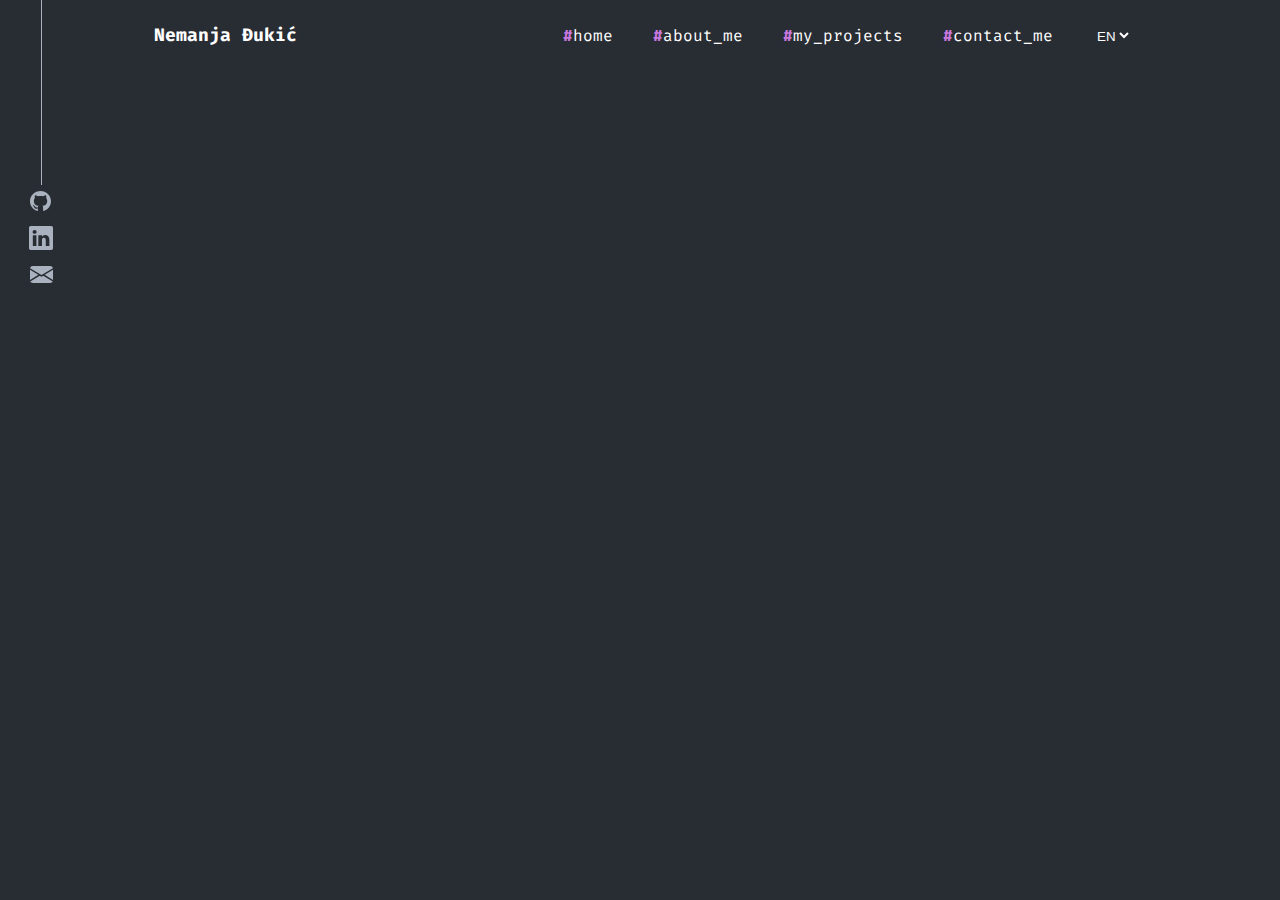
==== about.html @ c1c63c6f "Mobile nav" ====
<!DOCTYPE html>
<html lang="en">
<head>
    <meta charset="UTF-8">
    <meta name="viewport" content="width=device-width, initial-scale=1.0">
    <title>Nemanja Đukić</title>
    <link rel="stylesheet" type="text/css" media="screen" href="./CSS/main.css">
    <link rel="stylesheet" type="text/css" media="screen" href="./CSS/about.css">
</head>
<body>
    <header class="navbar">
        <div class="row" id="navbar-row">
            <div class="line-and-links">
                <div class="line"></div>
                <div class="links">
                    <a href="https://github.com/djukic03" target="_blank"><img src="./assets/icons/Github.svg"/></a>
                    <a href="https://www.linkedin.com/in/nemanja-đukić" target="_blank"><img src="./assets/icons/Linkedin.svg"/></a>
                    <a href="mailto:djukic.nemanja003@gmail.com" target="_blank"><img src="./assets/icons/Email.svg"/></a>
                </div>
            </div>
            <a href="./index.html" id="profile">Nemanja Đukić</a>
            <ul class="desktop-nav">
                <li class="nav-li">
                    <p class="hash">#</p><a href="./index.html">home</a>
                </li>
                <li class="nav-li">
                    <p class="hash">#</p><a href="./about.html">about_me</a>
                </li>
                <li class="nav-li">
                    <p class="hash">#</p><a href="./projects.html">my_projects</a>
                </li>
                <li class="nav-li">
                    <p class="hash">#</p><a href="./contact.html">contact_me</a>
                </li>
                <li class="nav-li">
                    <select name="language" class="language">
                        <option value="0" selected style="color: white; background-color: #282C33;">EN</option>
                        <option value="1" style="color: white; background-color: #282C33;">SR</option>
                    </select>
                </li>
            </ul>
            <div class="mobile-nav">
                <div class="line-one"></div>
                <div class="line-two"></div>
            </div>
        </div>
        <div class="mobile-nav-container">
            <ul class="mobile-nav-ul">
                <li class="nav-li">
                    <p class="hash">#</p><a href="./index.html">home</a>
                </li>
                <li class="nav-li">
                    <p class="hash">#</p><a href="./about.html">about_me</a>
                </li>
                <li class="nav-li">
                    <p class="hash">#</p><a href="./projects.html">my_projects</a>
                </li>
                <li class="nav-li">
                    <p class="hash">#</p><a href="./contact.html">contact_me</a>
                </li>
                <li class="nav-li">
                    <select name="language" class="language">
                        <option value="0" selected style="color: white; background-color: #282C33;">EN</option>
                        <option value="1" style="color: white; background-color: #282C33;">SR</option>
                    </select>
                </li>
            </ul>
            <div class="mobile-links">
                <a href="https://github.com/djukic03" target="_blank"><img src="./assets/icons/Github.svg"/></a>
                <a href="https://www.linkedin.com/in/nemanja-đukić" target="_blank"><img src="./assets/icons/Linkedin.svg"/></a>
                <a href="mailto:djukic.nemanja003@gmail.com" target="_blank"><img src="./assets/icons/Email.svg"/></a>
            </div>
        </div>
    </header>
    <main class="content">

    </main>
</body>
</html>
---- CSS/main.css ----
@font-face {
    font-family: 'FiraCode';
    src: url('../assets/fonts/Fira_Code/FiraCode-VariableFont_wght.ttf');
}

html {
    font-family: 'FiraCode', monospace;
    color: white;
}

h1,
h2,
h3,
h4,
h5,
h6,
p {
    margin: 0;
    padding: 0;
}

a {
    text-decoration: none;
    color: white;

    &:hover {
        color: #ABB2BF;
    }
}

body {
    margin: 0;
    padding: 0;
    width: 100%;
    background-color: #282C33;
}

.row {
    display: flex;
    flex-direction: row;
    flex-wrap: nowrap;
    justify-content: space-between;
    align-items: center;
    width: 100%;
}

.absolute {
    position: absolute;
}

.hash {
    color: #C778DD;
    font-weight: bold;
    font-size: 35px;
}

.btn {
    width: 150px;
    height: 40px;
    margin-top: 5%;
    background: none;
    border: #C778DD 1px solid;
    text-decoration: none;
    color: white;
    font-size: 14px;
    font-weight: bold;
    cursor: pointer;
    font-family: 'FiraCode', monospace;

    &:hover {
        background-color: rgb(199, 120, 221, 0.2);
        transition: 0.5s;
    }
}

.pink-line {
    width: 30%;
    height: 1px;
    background-color: #C778DD;
    margin-left: 20px;
}

.navbar {
    position: fixed;
    top: 0;
    left: 0;
    height: 70px;
    width: 100%;
    background: #282C33;
    z-index: 9999999;
}

#navbar-row {
    display: flex;
    flex-direction: row;
    flex-wrap: nowrap;
    justify-content: space-between;
    align-items: center;
    width: 100%;
    height: 100%;
}

.line-and-links {
    position: absolute;
    left: 25px;
    top: 0px;
    display: flex;
    flex-direction: column;
    flex-wrap: nowrap;
    justify-content: center;
    align-items: center;
    background-color: #282C33;
}

.line {
    width: 1px;
    height: 185px;
    background-color: #ABB2BF;
}

.links {
    display: flex;
    flex-direction: column;
    flex-wrap: nowrap;
    justify-content: center;
    align-items: center;
}

.desktop-nav {
    list-style: none;
    display: flex;
    flex-direction: row;
    justify-content: center;
    align-items: center;
    margin-right: 10%;
    padding: 0;
}

.language {
    background: transparent;
    border: none;
    color: white;
    padding-top: 3px;

    .option {
        width: 100%;
        height: 100%;
    }
}

.nav-li {
    display: flex;
    flex-direction: row;
    justify-content: center;
    align-items: center;
    margin: 0 20px;
    padding: 0;

    .hash {
        font-size: 16px;
    }

    a {
        font-size: 16px;
    }
}

#profile {
    color: white;
    font-size: 18px;
    font-weight: bold;
    text-decoration: none;
    position: relative;
    top: 0;
    margin-left: 12%;

    &:hover {
        color: #ABB2BF;
    }
}

.mobile-nav {
    display: none;
}

.mobile-nav-container {
    display: none;
    position: fixed;
    top: 70px;
    left: 0;
    width: 100%;
    height: 92%;
    background-color: #282C33;
    z-index: 9999999;
}

.mobile-nav-ul {
    list-style: none;
    padding: 0;
    margin: 0;
    margin-top: 20px;
    margin-left: 10px;

    .nav-li {
        margin: 20px;
        padding: 0;

        p,
        a,
        .language {
            font-size: 25px;
        }
    }
}

.mobile-links {
    position: absolute;
    width: 100%;
    bottom: 15px;
    text-align: center;

    img {
        width: 50px;
        margin: 0 10px;
    }
}

@media screen and (max-width: 850px) {
    .line-and-links {
        display: none;
    }

    #profile {
        margin-left: 7%;
    }

    .desktop-nav {
        display: none;
    }

    .mobile-nav-container {
        /* display: block; */
    }

    .mobile-nav {
        display: flex;
        flex-direction: column;
        flex-wrap: nowrap;
        justify-content: flex-start;
        align-items: flex-end;
        background-color: #282C33;
        z-index: 9999999;
        width: 50px;
        margin-right: 5%;

        .line-one {
            width: 100%;
            height: 1px;
            background-color: white;
            margin-bottom: 10px;
        }

        .line-two {
            width: 70%;
            height: 1px;
            background-color: white;
        }
    }

    .mobile-nav-ul {
        display: flex;
        flex-direction: column;
        justify-content: flex-start;
        align-items: flex-start;
    }
}

footer {
    position: relative;
    text-align: center;
    border-top: 1px solid #ABB2BF;
    padding: 2% 18% 1% 12%;

    .name {
        text-align: left;

        .row p {
            font-size: 18px;
            font-weight: 600;
        }

        p {
            font-size: 18px;
        }

        a {
            color: #ABB2BF;
            text-decoration: none;
            font-size: 18px;
            margin-left: 35px;
        }
    }

    .media {
        text-align: left;

        p {
            font-size: 20px;
            font-weight: 600;
        }

        a {
            padding: 5% 0;
            padding-right: 5%;
        }
    }
}

@media screen and (max-width: 850px) {
    footer {
        padding: 2% 5% 1% 5%;

        p {
            font-size: 12px;
        }

        .name {
            .row p {
                font-size: 12px;
            }

            p {
                font-size: 12px;
            }

            a {
                font-size: 12px;
                margin-left: 10px;
            }
        }

        .media {
            p {
                font-size: 12px;
            }

            img {
                width: 24px;
            }
        }

    }
}

@media screen and (max-width: 400px) {
    footer {
        p {
            font-size: 10px;
        }

        .name {
            .row p {
                font-size: 10px;
            }

            p {
                font-size: 10px;
            }

            a {
                font-size: 10px;
                margin-left: 5px;
            }
        }

        .media {
            p {
                font-size: 10px;
            }

            img {
                width: 20px;
            }
        }
    }
}

@media screen and (max-width: 300px) {
    footer {
        p {
            font-size: 8px;
        }

        .name {
            .row {
                flex-direction: column;
                align-items: flex-start;

                p {
                    font-size: 8px;
                }
            }

            p {
                font-size: 8px;
                text-wrap: wrap;
            }

            a {
                font-size: 8px;
                margin-left: 0;
            }
        }

        .media {
            p {
                font-size: 8px;
            }


        }
    }
}

.content {
    position: relative;
    margin-top: 10%;
    margin-left: 12%;
    margin-right: 10%;
}

@media screen and (max-width: 850px) {
    .content {
        margin-top: 10%;
        margin-left: 7%;
        margin-right: 4%;
    }
}
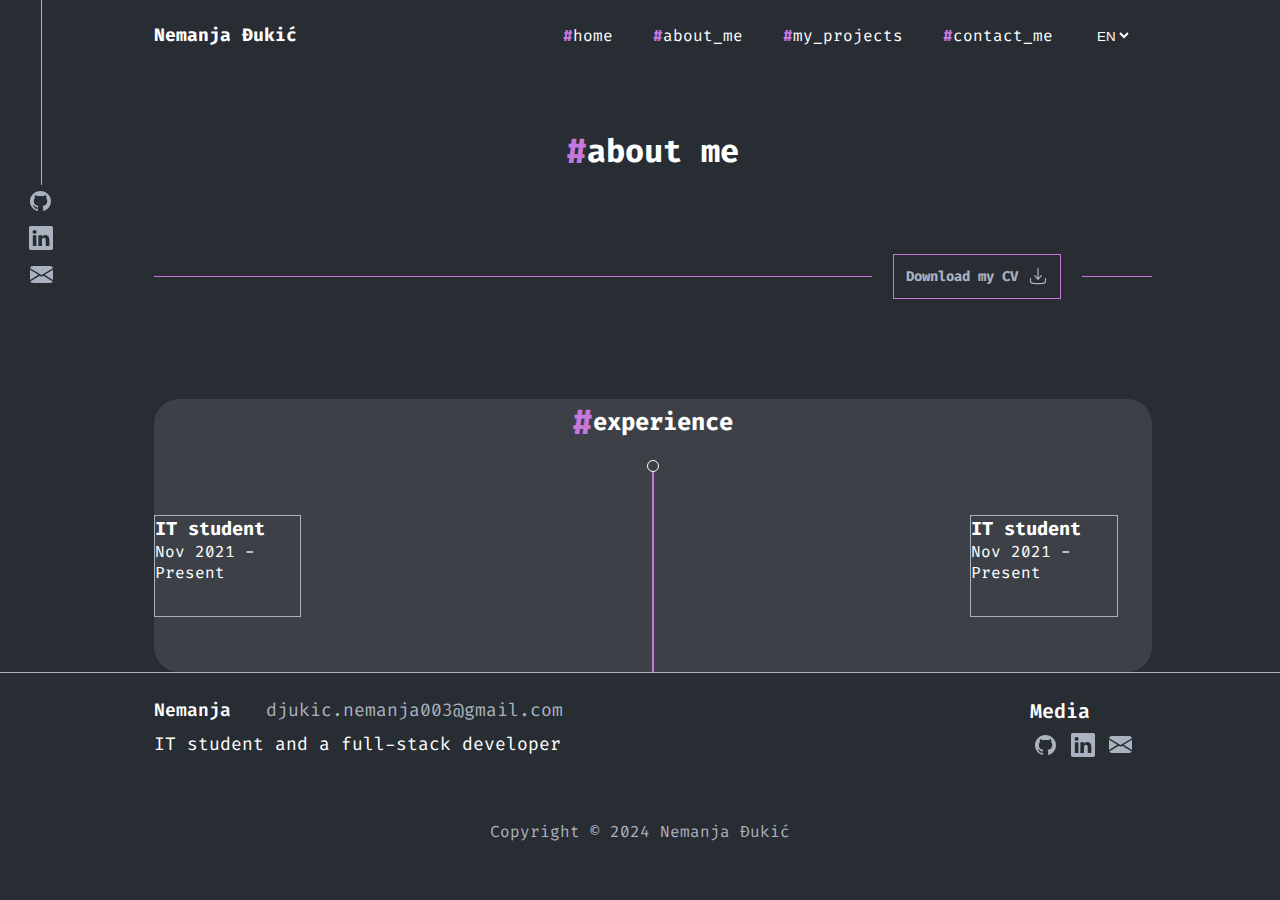
==== commit 0560faeb: "About page work" ====
--- a/about.html
+++ b/about.html
@@ -72,8 +72,68 @@
             </div>
         </div>
     </header>
+    <!-- ////////////////////////////////// -->
     <main class="content">
+        <div class="page-title">
+            <p class="hash">#</p><h1 id="about-me">about me</h1>
+        </div>
+        <div class="cv">
+            <div class="cv-line-1"></div>
+            <div class="cv-download">
+                <a href="./assets/Nemanja Đukić.pdf" target="_blank"><button class="btn">Download my CV <img src="./assets/icons/Download.svg" alt="download"/></button></a>  
+            </div>
+            <div class="cv-line-2"></div>
+        </div>
+        
+        <div class="profile"></div>
 
+        <div class="experience">
+            <div class="experience-title">
+                <p class="hash">#</p><h2>experience</h2>
+            </div>
+            <div class="row">
+                <div class="left">
+                    <div class="one-experience">
+                        <h3>IT student</h3>
+                        <p>Nov 2021 - Present</p>
+                    </div>
+                </div>
+                <div id="about-line-container">
+                    <div class="white-circle"></div>
+                    <div id="about-line"></div>    
+                </div>
+                <div class="right">
+                    <div class="one-experience">
+                        <h3>IT student</h3>
+                        <p>Nov 2021 - Present</p>
+                    </div>
+                </div>
+            </div>
+        </div>
+
+        <div class="education"></div>
     </main>
+    <!-- ///////////////////////////////// -->
+    <footer>
+        <div class="row" style="align-items: flex-start;">
+            <div class="name">
+                <div class="row" style="justify-content: flex-start;">
+                    <p>Nemanja</p>
+                    <a href="mailto:djukic.nemanja003@gmail.com" target="_blank">djukic.nemanja003@gmail.com</a>
+                </div>
+                <p id="footer-text" style="margin-top: 10px;">IT student and a full-stack developer</p>
+            </div>
+            <div class="media">
+                <p>Media</p>
+                <div class="row">
+                    <a href="https://github.com/djukic03" target="_blank"><img src="./assets/icons/Github.svg"/></a>
+                    <a href="https://www.linkedin.com/in/nemanja-đukić" target="_blank"><img src="./assets/icons/Linkedin.svg"/></a>
+                    <a href="mailto:djukic.nemanja003@gmail.com" target="_blank"><img src="./assets/icons/Email.svg"/></a>
+                </div>
+            </div>
+        </div>
+        <p style="margin-top: 50px; color: #ABB2BF;">Copyright © 2024 Nemanja Đukić</p>
+    </footer>
+    <script type="module" src="./JS/main.js"></script>
 </body>
 </html>--- a/CSS/main.css
+++ b/CSS/main.css
@@ -33,6 +33,7 @@
     padding: 0;
     width: 100%;
     background-color: #282C33;
+    overflow-x: hidden;
 }
 
 .row {
@@ -192,9 +193,23 @@
     height: 92%;
     background-color: #282C33;
     z-index: 9999999;
+    opacity: 0;
+    max-height: 0;
+    overflow: hidden;
+    transition: max-height 0.5s ease, opacity 0.5s ease;
+}
+
+.mobile-nav-container.show {
+    display: block;
+    max-height: 92%;
+    opacity: 1;
 }
 
 .mobile-nav-ul {
+    display: flex;
+    flex-direction: column;
+    justify-content: flex-start;
+    align-items: flex-start;
     list-style: none;
     padding: 0;
     margin: 0;
@@ -231,15 +246,11 @@
     }
 
     #profile {
-        margin-left: 7%;
+        margin-left: 5%;
     }
 
     .desktop-nav {
         display: none;
-    }
-
-    .mobile-nav-container {
-        /* display: block; */
     }
 
     .mobile-nav {
@@ -254,24 +265,19 @@
         margin-right: 5%;
 
         .line-one {
-            width: 100%;
+            width: 50px;
             height: 1px;
             background-color: white;
-            margin-bottom: 10px;
+            margin-bottom: 12px;
+            transition: transform 0.5s ease, width 0.5s ease, margin-bottom 0.5s ease;
         }
 
         .line-two {
-            width: 70%;
+            width: 35px;
             height: 1px;
             background-color: white;
-        }
-    }
-
-    .mobile-nav-ul {
-        display: flex;
-        flex-direction: column;
-        justify-content: flex-start;
-        align-items: flex-start;
+            transition: transform 0.5s ease;
+        }
     }
 }
 
@@ -279,7 +285,7 @@
     position: relative;
     text-align: center;
     border-top: 1px solid #ABB2BF;
-    padding: 2% 18% 1% 12%;
+    padding: 2% 12% 1% 12%;
 
     .name {
         text-align: left;
@@ -432,7 +438,17 @@
 @media screen and (max-width: 850px) {
     .content {
         margin-top: 10%;
-        margin-left: 7%;
-        margin-right: 4%;
-    }
+        margin-left: 5%;
+        margin-right: 5%;
+    }
+}
+
+.page-title {
+    position: relative;
+    margin: 8% 0;
+    display: flex;
+    flex-direction: row;
+    flex-wrap: nowrap;
+    justify-content: center;
+    align-items: center;
 }--- a/CSS/about.css
+++ b/CSS/about.css
@@ -0,0 +1,93 @@
+.cv {
+    position: relative;
+    display: flex;
+    flex-direction: row;
+    flex-wrap: nowrap;
+    justify-content: space-between;
+    align-items: center;
+    width: 100%;
+
+    .cv-line-1 {
+        width: 72%;
+        height: 1px;
+        background-color: #C778DD;
+    }
+
+    .cv-download {
+        width: 21%;
+        display: flex;
+        align-items: center;
+        justify-content: center;
+
+        a {
+            width: 80%;
+        }
+
+        .btn {
+            margin: 0;
+            width: 100%;
+            height: 45px;
+            color: #ABB2BF;
+            display: inline-flex;
+            align-items: center;
+            justify-content: center;
+        }
+
+        img {
+            width: 20px;
+            margin-left: 10px;
+        }
+    }
+
+    .cv-line-2 {
+        width: 7%;
+        height: 1px;
+        background-color: #C778DD;
+    }
+}
+
+#about-line-container {
+    top: 100px;
+    left: 50%;
+    height: 100%;
+    display: flex;
+    flex-direction: column;
+    justify-content: center;
+    align-items: center;
+
+    #about-line {
+        width: 2px;
+        height: 200px;
+        background-color: #C778DD;
+    }
+}
+
+.experience {
+    position: relative;
+    background-color: #3D4147;
+    border-radius: 25px;
+
+    .experience-title {
+        display: flex;
+        flex-direction: row;
+        flex-wrap: nowrap;
+        justify-content: center;
+        align-items: center;
+        margin-top: 100px;
+        margin-bottom: 15px;
+    }
+}
+
+.one-experience {
+    position: relative;
+    width: 80%;
+    height: 100px;
+    border: 1px solid #ABB2BF;
+}
+
+.white-circle {
+    border: 1px solid white;
+    border-radius: 50%;
+    width: 10px;
+    height: 10px;
+}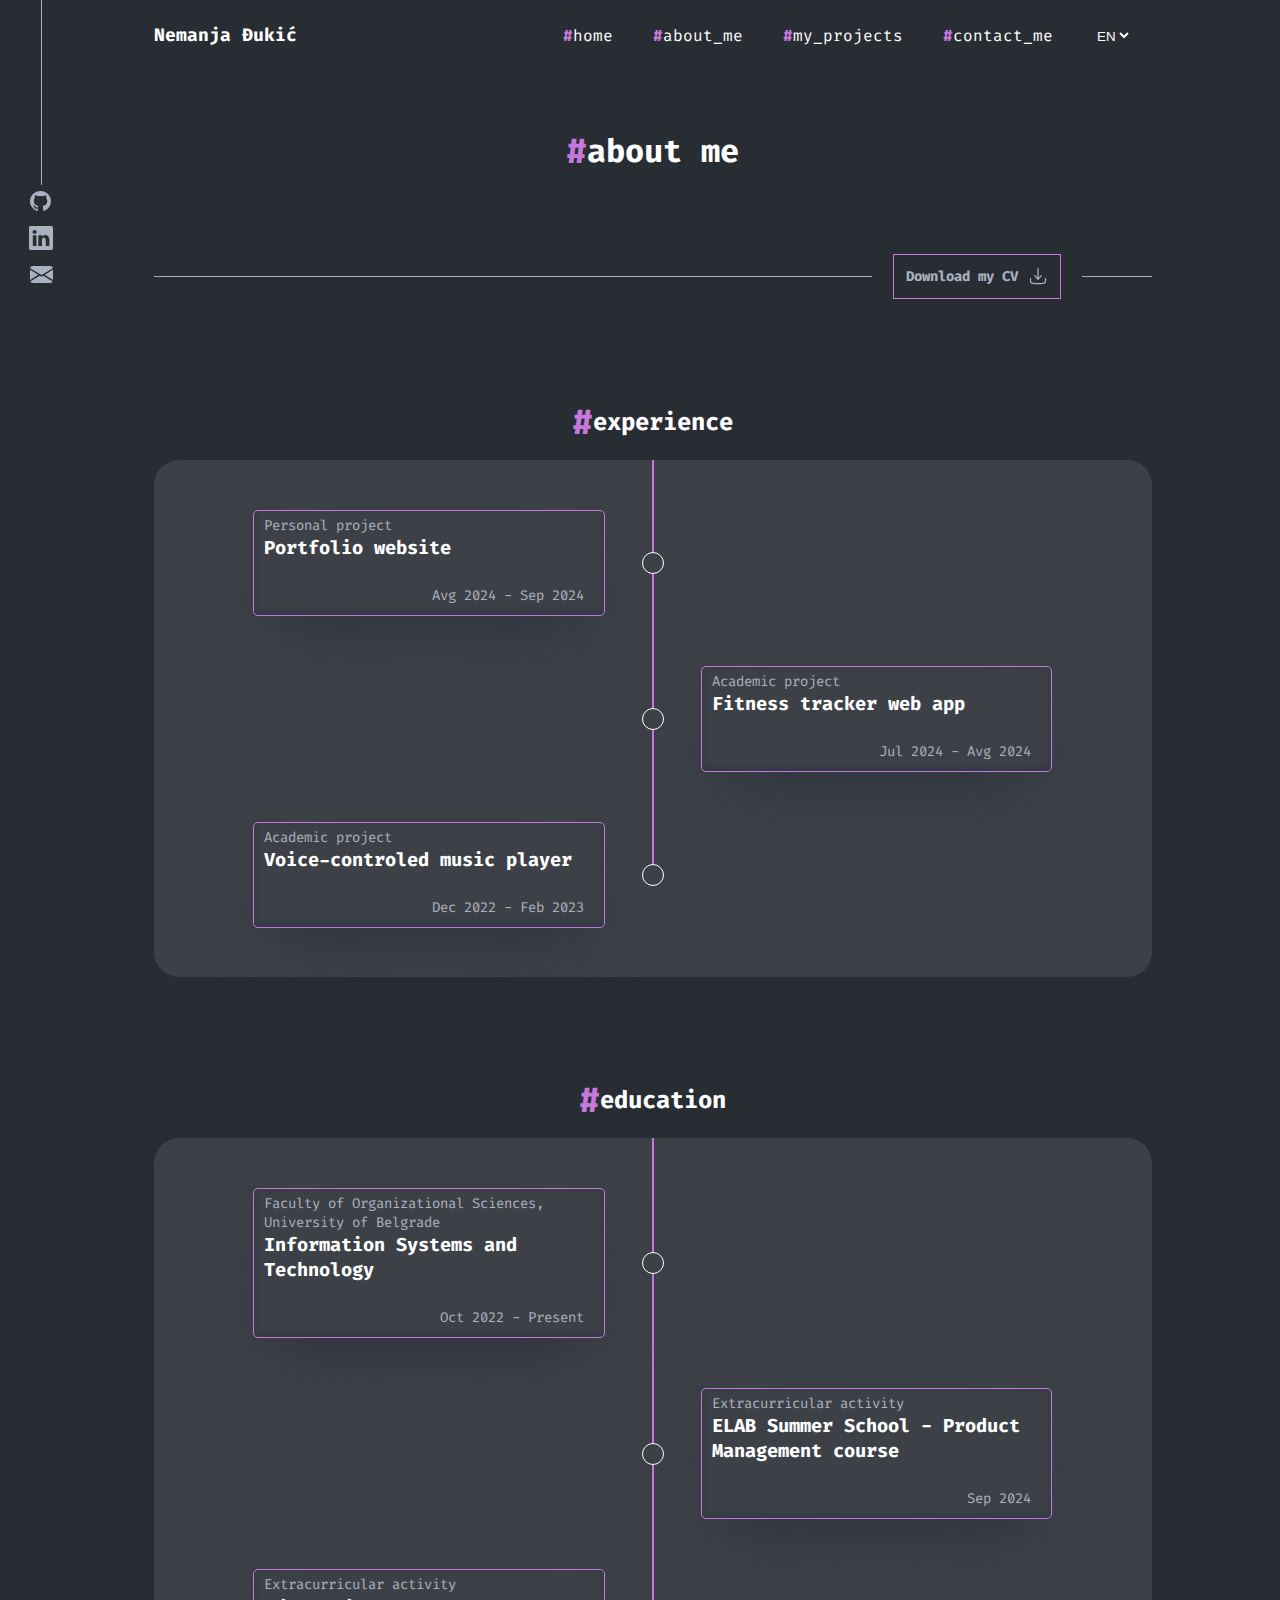
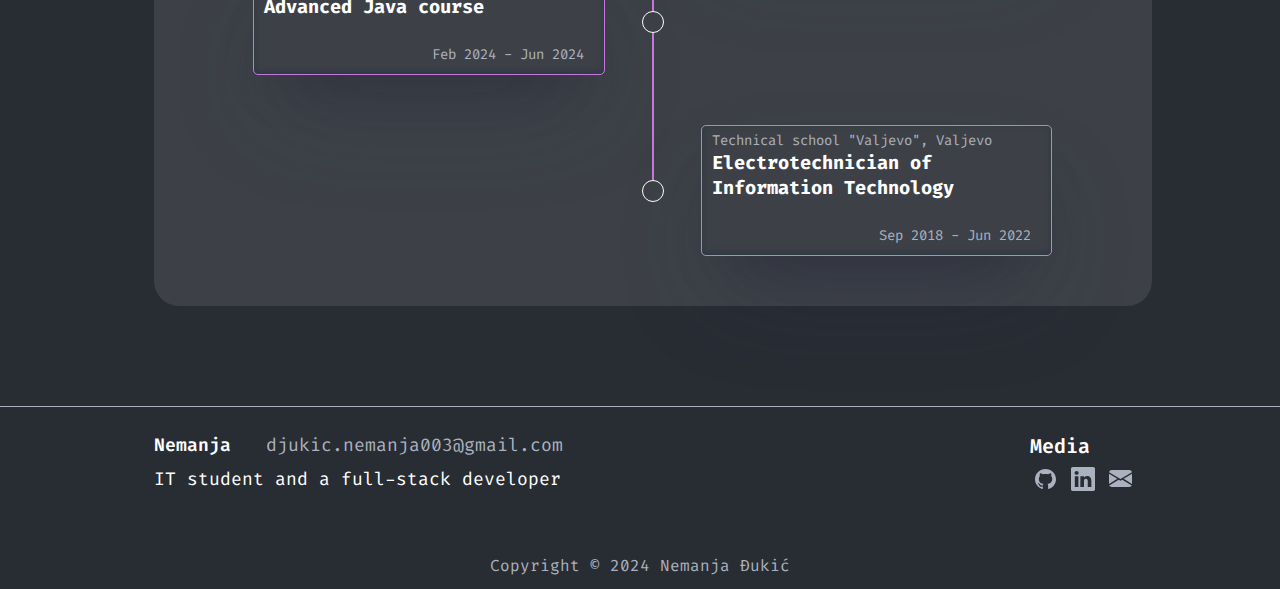
==== commit 058cadc0: "Experience and Education" ====
--- a/about.html
+++ b/about.html
@@ -91,27 +91,79 @@
             <div class="experience-title">
                 <p class="hash">#</p><h2>experience</h2>
             </div>
-            <div class="row">
-                <div class="left">
+            <div class="row" id="exp-row">
+                <div class="absolute" id="exp-line-container">
+                    <div class="exp-line"></div>
+                </div>
+                <div class="left-experience">
                     <div class="one-experience">
-                        <h3>IT student</h3>
-                        <p>Nov 2021 - Present</p>
+                        <p>Personal project</p>
+                        <h3>Portfolio website</h3>
+                        <p class="date">Avg 2024 - Sep 2024</p>
+                    </div>
+                    <div class="white-circle"></div>
+                </div>
+                <div class="right-experience">
+                    <div class="white-circle"></div>
+                    <div class="one-experience">
+                        <p>Academic project</p>
+                        <h3>Fitness tracker web app</h3>
+                        <p class="date">Jul 2024 - Avg 2024</p>
                     </div>
                 </div>
-                <div id="about-line-container">
+                <div class="left-experience">
+                    <div class="one-experience">
+                        <p>Academic project</p>
+                        <h3>Voice-controled music player</h3>
+                        <p class="date">Dec 2022 - Feb 2023</p>
+                    </div>
                     <div class="white-circle"></div>
-                    <div id="about-line"></div>    
                 </div>
-                <div class="right">
+            </div>
+        </div>
+
+        <div class="experience">
+            <div class="experience-title">
+                <p class="hash">#</p><h2>education</h2>
+            </div>
+            <div class="row" id="exp-row">
+                <div class="absolute" id="exp-line-container">
+                    <div class="exp-line" id="edu-line"></div>
+                </div>
+                <div class="left-experience">
                     <div class="one-experience">
-                        <h3>IT student</h3>
-                        <p>Nov 2021 - Present</p>
+                        <p>Faculty of Organizational Sciences, University of Belgrade</p>
+                        <h3>Information Systems and Technology</h3>
+                        <p class="date">Oct 2022 - Present</p>
+                    </div>
+                    <div class="white-circle"></div>
+                </div>
+                <div class="right-experience">
+                    <div class="white-circle"></div>
+                    <div class="one-experience">
+                        <p>Extracurricular activity</p>
+                        <h3>ELAB Summer School - Product Management course</h3>
+                        <p class="date">Sep 2024</p>
+                    </div>
+                </div>
+                <div class="left-experience">
+                    <div class="one-experience">
+                        <p>Extracurricular activity</p>
+                        <h3>Advanced Java course</h3>
+                        <p class="date">Feb 2024 - Jun 2024</p>
+                    </div>
+                    <div class="white-circle"></div>
+                </div>
+                <div class="right-experience">
+                    <div class="white-circle"></div>
+                    <div class="one-experience">
+                        <p>Technical school "Valjevo", Valjevo</p>
+                        <h3>Electrotechnician of Information Technology</h3>
+                        <p class="date">Sep 2018 - Jun 2022</p>
                     </div>
                 </div>
             </div>
         </div>
-
-        <div class="education"></div>
     </main>
     <!-- ///////////////////////////////// -->
     <footer>
--- a/CSS/about.css
+++ b/CSS/about.css
@@ -10,7 +10,7 @@
     .cv-line-1 {
         width: 72%;
         height: 1px;
-        background-color: #C778DD;
+        background-color: #ABB2BF;
     }
 
     .cv-download {
@@ -42,30 +42,16 @@
     .cv-line-2 {
         width: 7%;
         height: 1px;
-        background-color: #C778DD;
-    }
-}
-
-#about-line-container {
-    top: 100px;
-    left: 50%;
-    height: 100%;
-    display: flex;
-    flex-direction: column;
-    justify-content: center;
-    align-items: center;
-
-    #about-line {
-        width: 2px;
-        height: 200px;
-        background-color: #C778DD;
+        background-color: #ABB2BF;
     }
 }
 
 .experience {
     position: relative;
-    background-color: #3D4147;
-    border-radius: 25px;
+    width: 100%;
+    height: 100%;
+    margin-top: 100px;
+    margin-bottom: 100px;
 
     .experience-title {
         display: flex;
@@ -73,21 +59,114 @@
         flex-wrap: nowrap;
         justify-content: center;
         align-items: center;
-        margin-top: 100px;
         margin-bottom: 15px;
+    }
+}
+
+#exp-row {
+    position: relative;
+    flex-direction: column;
+    justify-content: flex-start;
+    align-items: stretch;
+    width: 100%;
+    padding-bottom: 5%;
+    background-color: #3D4147;
+    border-radius: 25px;
+}
+
+#exp-line-container {
+    height: 100%;
+    top: 0;
+    left: 50%;
+    right: 50%;
+    display: flex;
+    flex-direction: column;
+    justify-content: flex-start;
+    align-items: center;
+
+    .white-circle {
+        width: 10px;
+        height: 10px;
+        margin: 0;
+    }
+}
+
+.exp-line {
+    width: 2px;
+    height: 78%;
+    background-color: #C778DD;
+}
+
+.left-experience {
+    position: relative;
+    width: 50%;
+    display: flex;
+    flex-direction: row;
+    flex-wrap: nowrap;
+    justify-content: space-between;
+    align-items: center;
+    margin-top: 5%;
+}
+
+.right-experience {
+    position: relative;
+    width: 50%;
+    display: flex;
+    flex-direction: row;
+    flex-wrap: nowrap;
+    justify-content: space-between;
+    align-items: center;
+    margin-top: 5%;
+    margin-left: 50%;
+
+    .white-circle {
+        margin-right: 0;
+        margin-left: -10.8px;
+    }
+
+    .one-experience {
+        margin-left: 0;
+        margin-right: 20%;
     }
 }
 
 .one-experience {
     position: relative;
-    width: 80%;
-    height: 100px;
-    border: 1px solid #ABB2BF;
+    width: 70%;
+    height: 100%;
+    border: 1px solid #C778DD;
+    box-shadow: rgba(50, 50, 93, 0.25) 0px 50px 100px -20px, rgba(0, 0, 0, 0.3) 0px 30px 60px -30px, rgba(10, 37, 64, 0.35) 0px -2px 6px 0px inset;
+    border-radius: 5px;
+    margin-left: 20%;
+
+    p {
+        color: #ABB2BF;
+        font-size: 14px;
+        margin-left: 10px;
+        margin-top: 5px;
+    }
+
+    h3 {
+        margin-left: 10px;
+        margin-bottom: 55px;
+    }
+
+    .date {
+        position: absolute;
+        bottom: 10px;
+        right: 20px;
+    }
 }
 
 .white-circle {
     border: 1px solid white;
+    background-color: #3D4147;
     border-radius: 50%;
-    width: 10px;
-    height: 10px;
+    width: 20px;
+    height: 20px;
+    margin-right: -10.8px;
+}
+
+#edu-line {
+    height: 85%;
 }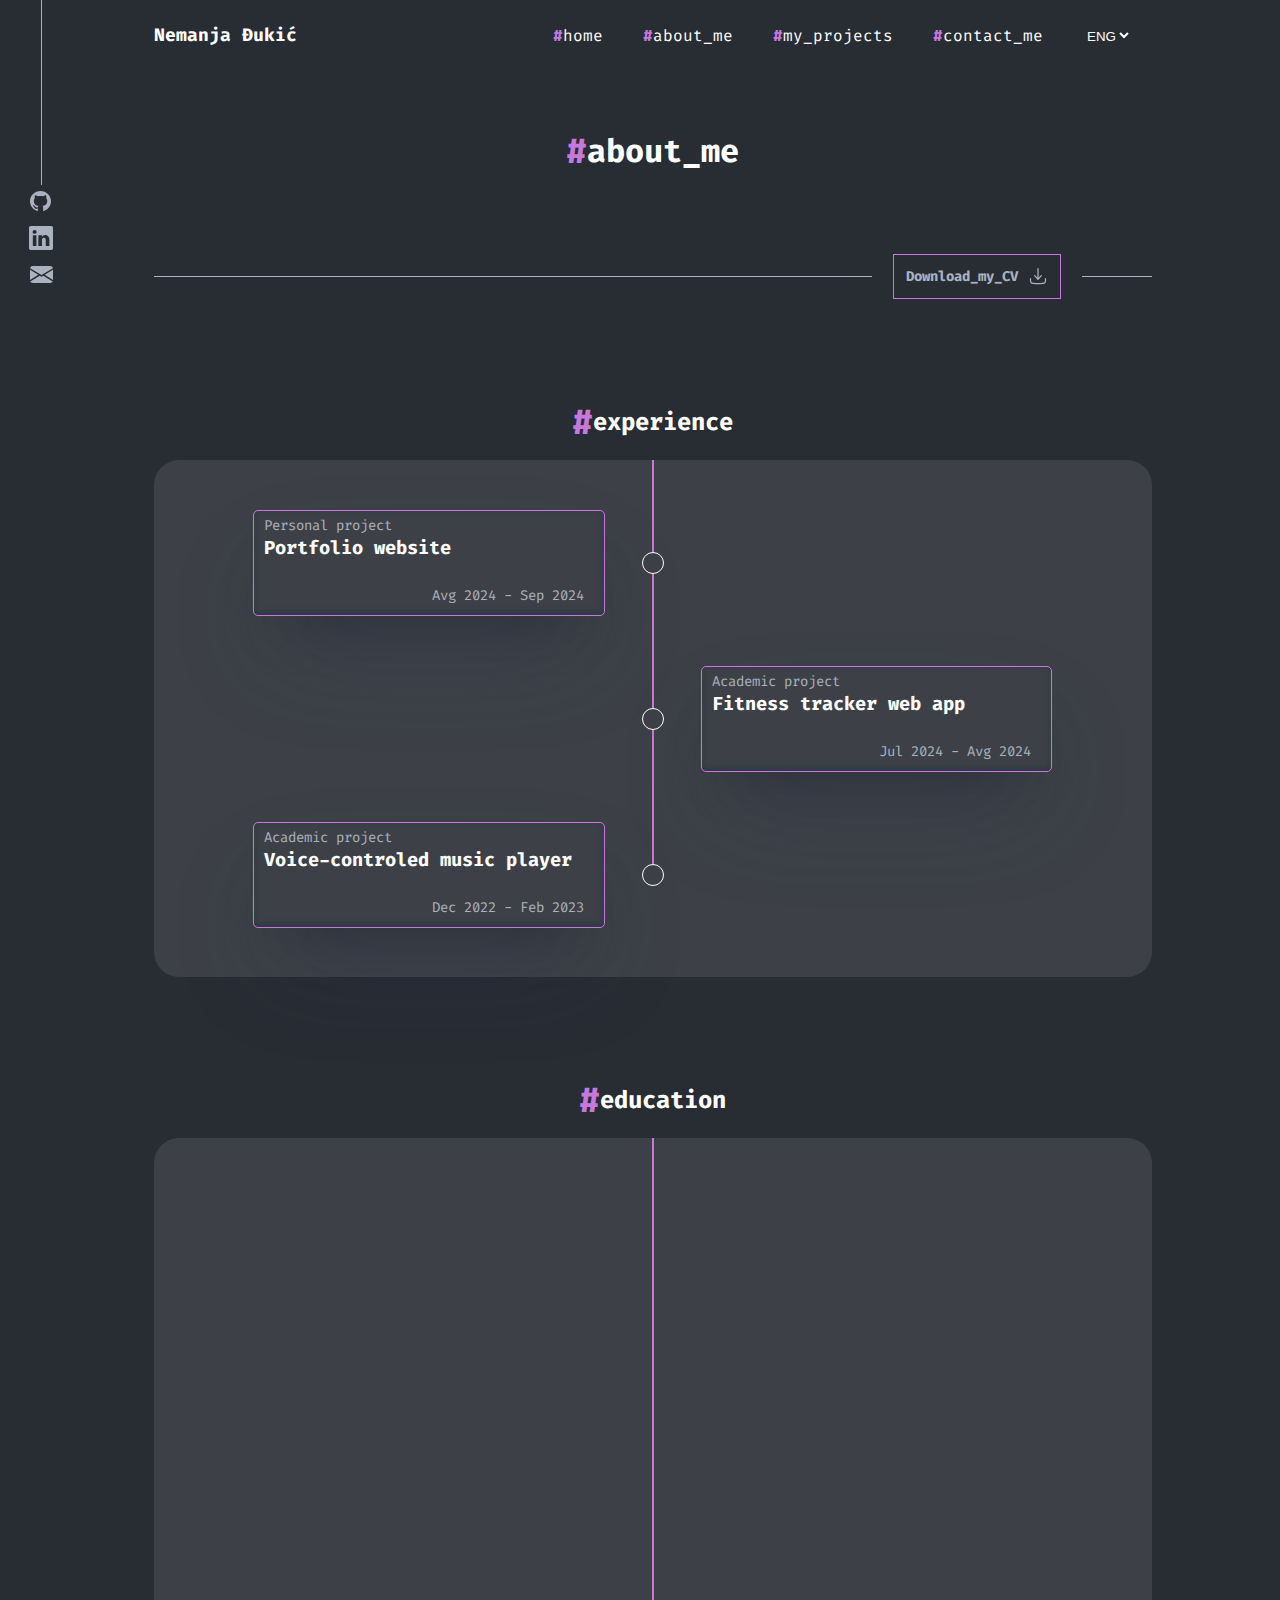
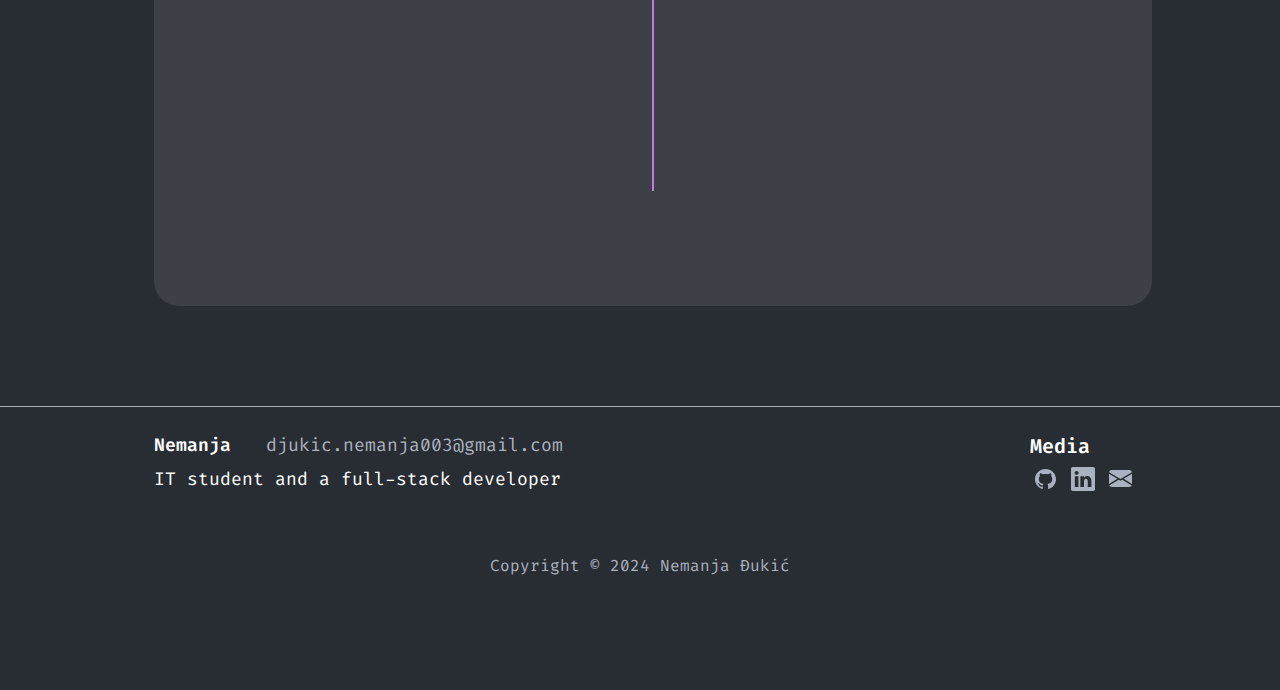
==== commit 165ed53d: "Animations added" ====
--- a/about.html
+++ b/about.html
@@ -21,21 +21,21 @@
             <a href="./index.html" id="profile">Nemanja Đukić</a>
             <ul class="desktop-nav">
                 <li class="nav-li">
-                    <p class="hash">#</p><a href="./index.html">home</a>
+                    <p class="hash">#</p><a href="./index.html" class="home">home</a>
                 </li>
                 <li class="nav-li">
-                    <p class="hash">#</p><a href="./about.html">about_me</a>
+                    <p class="hash">#</p><a href="./about.html" class="about">about_me</a>
                 </li>
                 <li class="nav-li">
-                    <p class="hash">#</p><a href="./projects.html">my_projects</a>
+                    <p class="hash">#</p><a href="./projects.html" class="my-projects">my_projects</a>
                 </li>
                 <li class="nav-li">
-                    <p class="hash">#</p><a href="./contact.html">contact_me</a>
+                    <p class="hash">#</p><a href="./contact.html" class="contact">contact_me</a>
                 </li>
                 <li class="nav-li">
                     <select name="language" class="language">
-                        <option value="0" selected style="color: white; background-color: #282C33;">EN</option>
-                        <option value="1" style="color: white; background-color: #282C33;">SR</option>
+                        <option value="en" selected style="color: white; background-color: #282C33;">ENG</option>
+                        <option value="sr" style="color: white; background-color: #282C33;">СРБ</option>
                     </select>
                 </li>
             </ul>
@@ -47,21 +47,21 @@
         <div class="mobile-nav-container">
             <ul class="mobile-nav-ul">
                 <li class="nav-li">
-                    <p class="hash">#</p><a href="./index.html">home</a>
+                    <p class="hash">#</p><a href="./index.html" class="home">home</a>
                 </li>
                 <li class="nav-li">
-                    <p class="hash">#</p><a href="./about.html">about_me</a>
+                    <p class="hash">#</p><a href="./about.html" class="about">about_me</a>
                 </li>
                 <li class="nav-li">
-                    <p class="hash">#</p><a href="./projects.html">my_projects</a>
+                    <p class="hash">#</p><a href="./projects.html" class="my-projects">my_projects</a>
                 </li>
                 <li class="nav-li">
-                    <p class="hash">#</p><a href="./contact.html">contact_me</a>
+                    <p class="hash">#</p><a href="./contact.html" class="contact">contact_me</a>
                 </li>
                 <li class="nav-li">
                     <select name="language" class="language">
-                        <option value="0" selected style="color: white; background-color: #282C33;">EN</option>
-                        <option value="1" style="color: white; background-color: #282C33;">SR</option>
+                        <option value="en" selected style="color: white; background-color: #282C33;">ENG</option>
+                        <option value="sr" style="color: white; background-color: #282C33;">СРБ</option>
                     </select>
                 </li>
             </ul>
@@ -72,15 +72,14 @@
             </div>
         </div>
     </header>
-    <!-- ////////////////////////////////// -->
     <main class="content">
         <div class="page-title">
-            <p class="hash">#</p><h1 id="about-me">about me</h1>
+            <p class="hash">#</p><h1 class="about" id="about-me">about_me</h1>
         </div>
         <div class="cv">
             <div class="cv-line-1"></div>
             <div class="cv-download">
-                <a href="./assets/Nemanja Đukić.pdf" target="_blank"><button class="btn">Download my CV <img src="./assets/icons/Download.svg" alt="download"/></button></a>  
+                <a href="./assets/Nemanja Đukić.pdf" target="_blank"><button class="btn" id="download-cv">Download_my_CV <img src="./assets/icons/Download.svg" alt="download"/></button></a>  
             </div>
             <div class="cv-line-2"></div>
         </div>
@@ -165,7 +164,6 @@
             </div>
         </div>
     </main>
-    <!-- ///////////////////////////////// -->
     <footer>
         <div class="row" style="align-items: flex-start;">
             <div class="name">
@@ -187,5 +185,6 @@
         <p style="margin-top: 50px; color: #ABB2BF;">Copyright © 2024 Nemanja Đukić</p>
     </footer>
     <script type="module" src="./JS/main.js"></script>
+    <script type="module" src="./JS/about.js"></script>
 </body>
 </html>--- a/CSS/about.css
+++ b/CSS/about.css
@@ -106,6 +106,16 @@
     justify-content: space-between;
     align-items: center;
     margin-top: 5%;
+    opacity: 0;
+    transform-origin: center right;
+    transform: rotate(-90deg);
+    transition: opacity 1s ease, transform 0.7s ease;
+}
+
+.left-experience.visible {
+    opacity: 1;
+    transform-origin: center right;
+    transform: rotate(0deg);
 }
 
 .right-experience {
@@ -118,6 +128,10 @@
     align-items: center;
     margin-top: 5%;
     margin-left: 50%;
+    opacity: 0;
+    transform-origin: center left;
+    transform: rotate(90deg);
+    transition: opacity 1s ease, transform 0.7s ease;
 
     .white-circle {
         margin-right: 0;
@@ -128,6 +142,12 @@
         margin-left: 0;
         margin-right: 20%;
     }
+}
+
+.right-experience.visible {
+    opacity: 1;
+    transform-origin: center left;
+    transform: rotate(0deg);
 }
 
 .one-experience {
@@ -165,6 +185,25 @@
     width: 20px;
     height: 20px;
     margin-right: -10.8px;
+    transition: transform 1s ease;
+}
+
+.white-circle.visible {
+    animation: scaleEffect 1s ease;
+}
+
+@keyframes scaleEffect {
+    0% {
+        transform: scale(1);
+    }
+
+    50% {
+        transform: scale(1.5);
+    }
+
+    100% {
+        transform: scale(1);
+    }
 }
 
 #edu-line {
